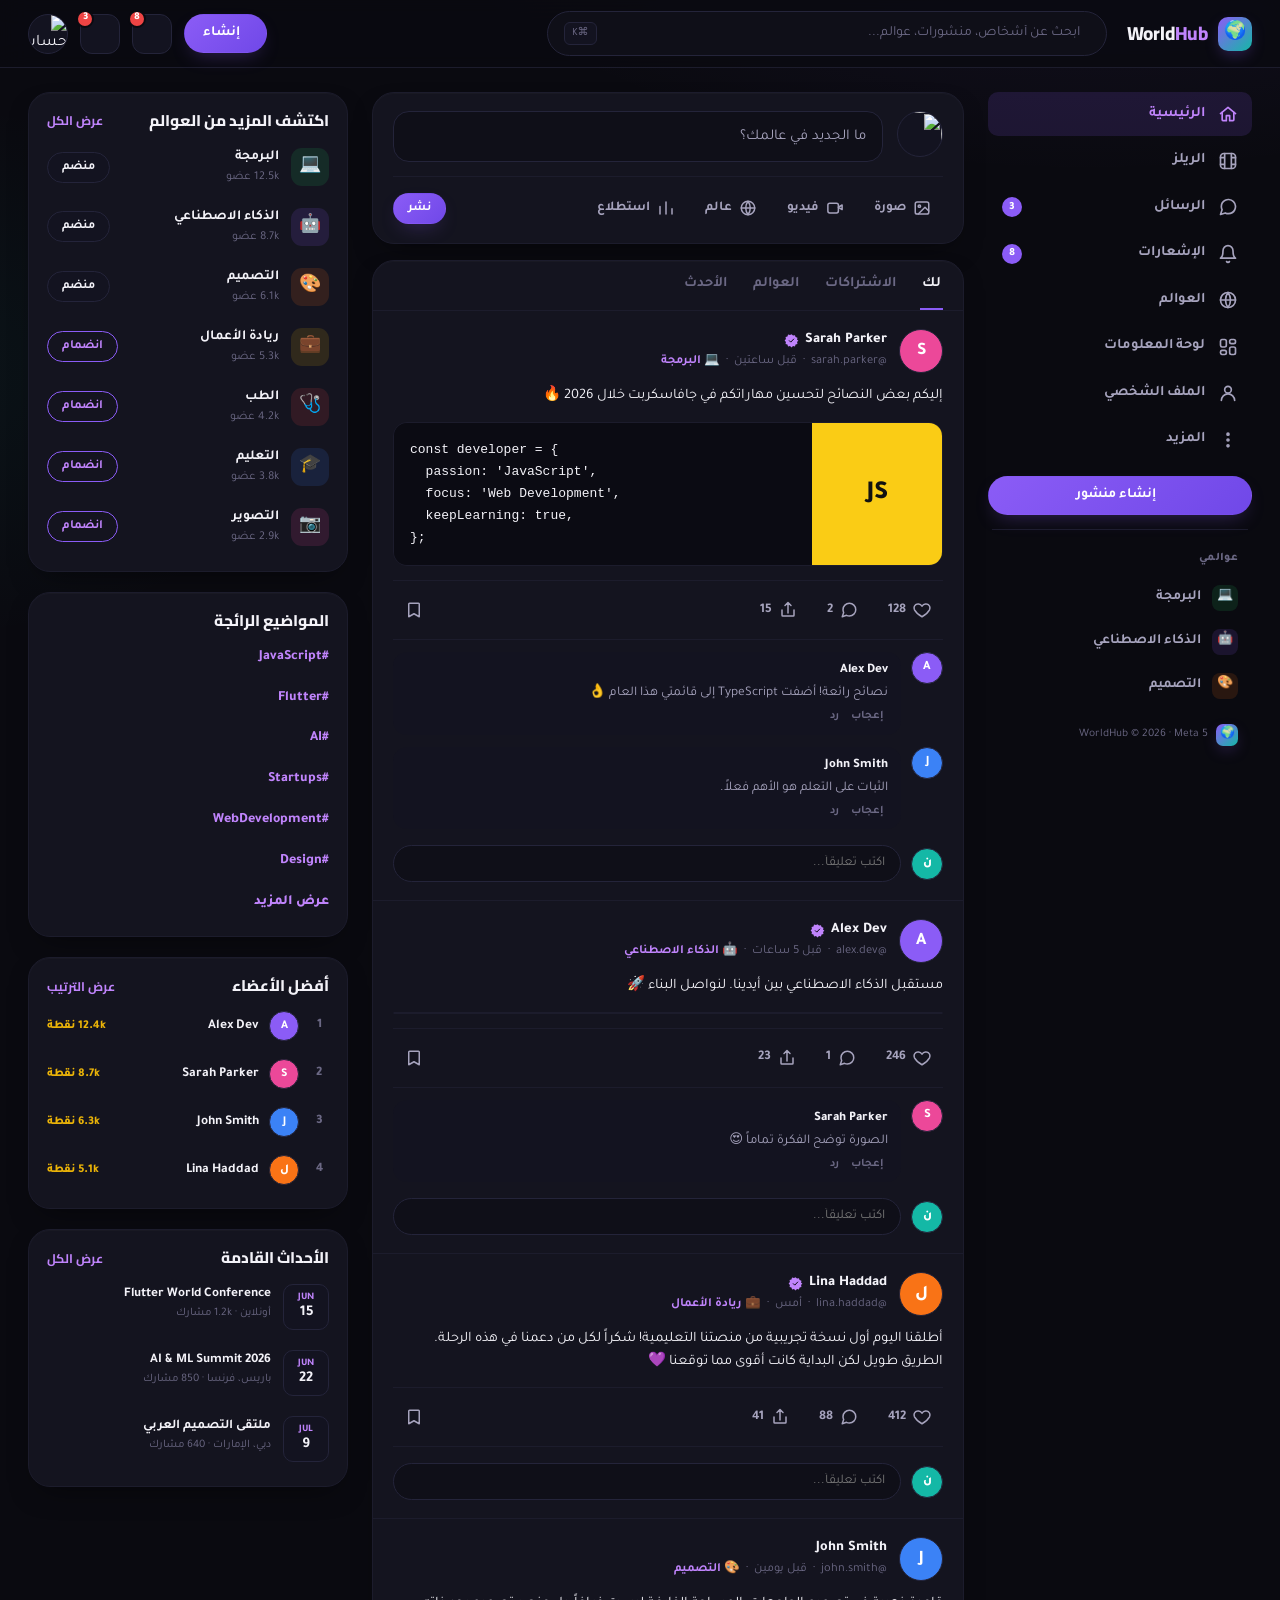
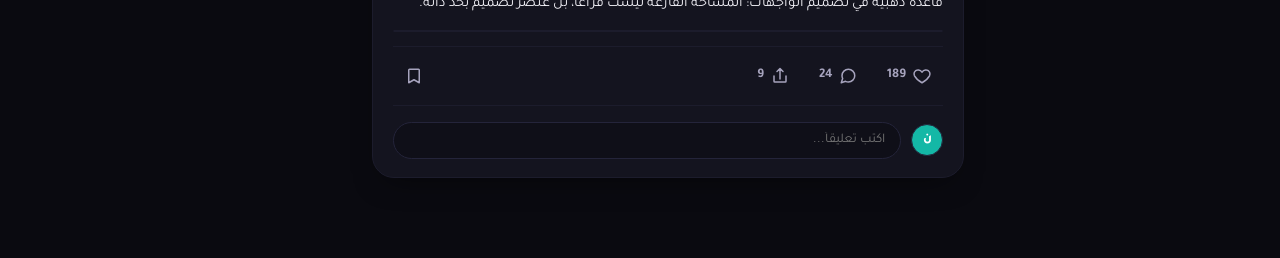
==== index.html @ 32b7576b "Add files via upload" ====
<!DOCTYPE html>
<html lang="ar" dir="rtl">
<head>
<meta charset="UTF-8">
<meta name="viewport" content="width=device-width, initial-scale=1.0">
<title>WorldHub — الرئيسية</title>
<link rel="stylesheet" href="main.css">
<link rel="stylesheet" href="sidebar.css">
<link rel="stylesheet" href="tabs.css">
<link rel="stylesheet" href="modals.css">
</head>
<body data-page="home">

<header class="topbar">
  <a href="index.html" class="brand">
    <div class="brand__mark">🌍</div>
    <div class="brand__name">World<span>Hub</span></div>
  </a>
  <div class="topbar__search">
    <span id="ic-search"></span>
    <input type="text" placeholder="ابحث عن أشخاص، منشورات، عوالم...">
    <span class="kbd">⌘K</span>
  </div>
  <div class="topbar__actions">
    <button class="btn btn-primary" id="btnCreateTop"><span id="ic-plus"></span> إنشاء</button>
    <a href="notifications.html" class="icon-btn"><span class="badge">8</span><span id="ic-bell"></span></a>
    <a href="messages.html" class="icon-btn"><span class="badge">3</span><span id="ic-msg"></span></a>
    <a href="profile.html"><img class="avatar" width="40" height="40" src="https://images.unsplash.com/photo-1633332755192-727a05c4013d?q=80&w=200&auto=format&fit=crop" alt="حسابي"></a>
  </div>
</header>

<div class="layout">

  <!-- ===== Right column: navigation ===== -->
  <aside class="col-right col-sticky">
    <nav class="nav">
      <a href="index.html" class="nav__link" data-page="home">${nav-home}<span>الرئيسية</span></a>
      <a href="reels.html" class="nav__link" data-page="reels">${nav-reels}<span>الريلز</span></a>
      <a href="messages.html" class="nav__link" data-page="messages">${nav-messages}<span>الرسائل</span><span class="badge-count">3</span></a>
      <a href="notifications.html" class="nav__link" data-page="notifications">${nav-bell}<span>الإشعارات</span><span class="badge-count">8</span></a>
      <a href="worlds.html" class="nav__link" data-page="worlds">${nav-globe}<span>العوالم</span></a>
      <a href="dashboard.html" class="nav__link" data-page="dashboard">${nav-dashboard}<span>لوحة المعلومات</span></a>
      <a href="profile.html" class="nav__link" data-page="profile">${nav-user}<span>الملف الشخصي</span></a>
      <a href="#" class="nav__link" data-page="more">${nav-more}<span>المزيد</span></a>
    </nav>

    <div class="nav__create">
      <button class="btn btn-primary btn-block" id="btnCreateSide"><span id="ic-plus2"></span><span>إنشاء منشور</span></button>
    </div>

    <div class="nav__divider"></div>
    <div class="nav__label">عوالمي</div>
    <div id="myWorldsNav"></div>

    <div class="side-footer">
      <div class="brand__mark">🌍</div>
      <span>WorldHub © 2026 · Meta 5</span>
    </div>
  </aside>

  <!-- ===== Center column: feed ===== -->
  <main class="col-center">
    <div class="card">
      <div class="composer card-pad">
        <div class="composer__top">
          <img class="avatar" width="46" height="46" src="https://images.unsplash.com/photo-1633332755192-727a05c4013d?q=80&w=200&auto=format&fit=crop" alt="">
          <div class="composer__input" id="composerOpen">ما الجديد في عالمك؟</div>
        </div>
        <div class="composer__tools">
          <button class="composer__tool tool-image" id="toolImage">${tool-image}<span>صورة</span></button>
          <button class="composer__tool tool-video" id="toolVideo">${tool-video}<span>فيديو</span></button>
          <button class="composer__tool tool-world" id="toolWorld">${tool-globe}<span>عالم</span></button>
          <button class="composer__tool tool-poll" id="toolPoll">${tool-poll}<span>استطلاع</span></button>
          <button class="btn btn-primary btn-sm composer__submit" id="composerSubmitTop">نشر</button>
        </div>
      </div>
    </div>

    <div class="card mt-16">
      <div class="feed-tabs">
        <button class="feed-tabs__link active" data-filter="foryou">لك</button>
        <button class="feed-tabs__link" data-filter="following">الاشتراكات</button>
        <button class="feed-tabs__link" data-filter="worlds">العوالم</button>
        <button class="feed-tabs__link" data-filter="recent">الأحدث</button>
        <button class="feed-tabs__filter" title="فلترة">${tabs-filter}</button>
      </div>
      <div id="feedRoot"></div>
    </div>
  </main>

  <!-- ===== Left column: discover ===== -->
  <aside class="col-left col-sticky">
    <div class="card rail-panel">
      <div class="panel-title">اكتشف المزيد من العوالم <a href="worlds.html">عرض الكل</a></div>
      <div class="panel-body" id="discoverWorlds"></div>
    </div>

    <div class="card rail-panel">
      <div class="panel-title">المواضيع الرائجة</div>
      <div class="panel-body" id="trendsList"></div>
    </div>

    <div class="card rail-panel">
      <div class="panel-title">أفضل الأعضاء <a href="members.html">عرض الترتيب</a></div>
      <div class="panel-body" id="topMembers"></div>
    </div>

    <div class="card rail-panel">
      <div class="panel-title">الأحداث القادمة <a href="events.html">عرض الكل</a></div>
      <div class="panel-body" id="upcomingEvents"></div>
    </div>
  </aside>
</div>

<nav class="mobile-nav">
  <a href="index.html" class="active">${m-home}<span>الرئيسية</span></a>
  <a href="worlds.html">${m-globe}<span>العوالم</span></a>
  <a href="reels.html">${m-reels}<span>الريلز</span></a>
  <a href="messages.html">${m-msg}<span>الرسائل</span></a>
  <a href="profile.html">${m-user}<span>حسابي</span></a>
</nav>

<!-- ===== Create post modal ===== -->
<div class="modal-overlay" id="createPostModal">
  <div class="modal">
    <div class="modal__head">
      <h3>إنشاء منشور</h3>
      <button class="modal__close" data-close-modal>✕</button>
    </div>
    <div class="modal__body">
      <div class="modal-author">
        <img class="avatar" width="42" height="42" src="https://images.unsplash.com/photo-1633332755192-727a05c4013d?q=80&w=200&auto=format&fit=crop" alt="">
        <div>
          <div class="modal-author__name">أنت</div>
          <select id="worldSelect" style="background:var(--bg-elevated);border:1px solid var(--border);border-radius:99px;padding:3px 10px;font-size:12px;color:var(--accent-2);font-weight:700;">
          </select>
        </div>
      </div>
      <textarea class="composer-text" id="postText" placeholder="بماذا تفكر؟ شارك أفكارك مع عالمك المفضّل..."></textarea>
      <div class="attach-row">
        <button class="attach-btn" title="صورة">${attach-image}</button>
        <button class="attach-btn" title="فيديو">${attach-video}</button>
        <button class="attach-btn" title="استطلاع">${attach-poll}</button>
        <button class="attach-btn" title="رابط">🔗</button>
      </div>
    </div>
    <div class="modal__foot">
      <button class="btn btn-secondary" data-close-modal>إلغاء</button>
      <button class="btn btn-primary" id="submitPost">نشر</button>
    </div>
  </div>
</div>

<script src="app.js"></script>
<script>
  // ---- inject icons ----
  const iconMap = {
    'ic-search':'search','ic-plus':'plus','ic-plus2':'plus','ic-bell':'bell','ic-msg':'messages',
    'nav-home':'home','nav-reels':'reels','nav-messages':'messages','nav-bell':'bell','nav-globe':'globe',
    'nav-dashboard':'dashboard','nav-user':'user','nav-more':'more',
    'tool-image':'image','tool-video':'video','tool-globe':'globe','tool-poll':'poll','tabs-filter':'settings',
    'attach-image':'image','attach-video':'video','attach-poll':'poll',
    'm-home':'home','m-globe':'globe','m-reels':'reels','m-msg':'messages','m-user':'user',
  };
  document.body.innerHTML = document.body.innerHTML.replace(/\$\{([a-z0-9\-]+)\}/g, (_, key) => WH.ICONS[iconMap[key]] || '');

  // ---- render feed ----
  const feedRoot = document.getElementById('feedRoot');
  WH.renderFeed(feedRoot, 'foryou');
  document.querySelectorAll('.feed-tabs__link').forEach(btn=>{
    btn.addEventListener('click', ()=>{
      document.querySelectorAll('.feed-tabs__link').forEach(b=>b.classList.remove('active'));
      btn.classList.add('active');
      WH.renderFeed(feedRoot, btn.dataset.filter);
    });
  });

  // ---- my worlds (sidebar) ----
  const myWorldsNav = document.getElementById('myWorldsNav');
  const defaultJoined = ['programming','ai','design'];
  defaultJoined.forEach(id=>{ if(!(id in WH.state.joined)) WH.state.joined[id] = true; });
  WH.save();
  function renderMyWorldsNav(){
    myWorldsNav.innerHTML = WH.WORLDS.filter(w=>WH.state.joined[w.id]).map(w=>`
      <a href="world.html?id=${w.id}" class="nav__world">
        <span class="nav__world-icon" style="background:${w.color}22;color:${w.color}">${w.icon}</span>
        <span>${w.name}</span>
      </a>`).join('');
  }
  renderMyWorldsNav();

  // ---- discover worlds ----
  document.getElementById('discoverWorlds').innerHTML = WH.WORLDS.slice(0,7).map(w=>`
    <div class="discover-item">
      <div class="discover-item__icon" style="background:${w.color}22;color:${w.color}">${w.icon}</div>
      <div>
        <div class="discover-item__name">${w.name}</div>
        <div class="discover-item__meta">${WH.fmt(w.members)} عضو</div>
      </div>
      <button class="btn btn-sm ${WH.state.joined[w.id]?'btn-secondary':'btn-outline'} join-btn" data-world="${w.id}">${WH.state.joined[w.id]?'منضم':'انضمام'}</button>
    </div>`).join('');
  document.getElementById('discoverWorlds').addEventListener('click', (e)=>{
    const btn = e.target.closest('.join-btn'); if(!btn) return;
    const id = btn.dataset.world;
    WH.state.joined[id] = !WH.state.joined[id]; WH.save();
    btn.textContent = WH.state.joined[id] ? 'منضم' : 'انضمام';
    btn.classList.toggle('btn-secondary', WH.state.joined[id]);
    btn.classList.toggle('btn-outline', !WH.state.joined[id]);
    renderMyWorldsNav();
    WH.toast(WH.state.joined[id] ? `انضممت إلى عالم ${WH.world(id).name}` : `غادرت عالم ${WH.world(id).name}`);
  });

  // ---- trends ----
  document.getElementById('trendsList').innerHTML = WH.TRENDS.map(t=>`<div class="trend-item"><a href="#">${t}</a></div>`).join('') + `<div class="trend-item"><a href="#">عرض المزيد</a></div>`;

  // ---- top members ----
  const ranked = [...WH.PEOPLE].filter(p=>p.id!=='you').sort((a,b)=>b.points-a.points);
  document.getElementById('topMembers').innerHTML = ranked.map((p,i)=>`
    <div class="member-item">
      <div class="member-item__rank">${i+1}</div>
      ${WH.avatarHTML(p,30)}
      <div class="member-item__name">${p.name}</div>
      <div class="member-item__pts">${WH.fmt(p.points)} نقطة</div>
    </div>`).join('');

  // ---- events ----
  document.getElementById('upcomingEvents').innerHTML = WH.EVENTS.map(e=>`
    <div class="event-item">
      <div class="event-item__date">${e.date.m}<b>${e.date.d}</b></div>
      <div>
        <div class="event-item__title">${e.title}</div>
        <div class="event-item__meta">${e.place} · ${e.people}</div>
      </div>
    </div>`).join('');

  // ---- world select in modal ----
  const worldSelect = document.getElementById('worldSelect');
  worldSelect.innerHTML = WH.WORLDS.map(w=>`<option value="${w.id}">${w.icon} ${w.name}</option>`).join('');

  // ---- modal wiring ----
  const modal = WH.initModal('createPostModal');
  ['btnCreateTop','btnCreateSide','composerOpen'].forEach(id=>{
    document.getElementById(id).addEventListener('click', modal.open);
  });
  document.getElementById('composerSubmitTop').addEventListener('click', modal.open);
  document.getElementById('submitPost').addEventListener('click', ()=>{
    const text = document.getElementById('postText').value.trim();
    if(!text){ WH.toast('اكتب شيئاً أولاً ✍️'); return; }
    WH.addPost({ text, world: worldSelect.value });
    document.getElementById('postText').value='';
    modal.close();
    WH.renderFeed(feedRoot, 'foryou');
    document.querySelectorAll('.feed-tabs__link').forEach(b=>b.classList.remove('active'));
    document.querySelector('.feed-tabs__link[data-filter="foryou"]').classList.add('active');
    WH.toast('تم نشر منشورك بنجاح ✓');
  });
</script>
</body>
</html>
---- main.css ----
/* =========================================================
   WorldHub — main.css
   نظام تصميم أساسي: ألوان، خطوط، تخطيط، بطاقات، أزرار
   ========================================================= */

@import url('https://fonts.googleapis.com/css2?family=Cairo:wght@500;600;700;800;900&family=Tajawal:wght@400;500;700;900&display=swap');

:root{
  /* ---- Palette ---- */
  --bg:            #0a0a10;
  --bg-elevated:   #131320;
  --bg-card:       #14141f;
  --bg-hover:      #1b1b2a;
  --bg-input:      #0f0f18;
  --border:        #24243a;
  --border-soft:   #1c1c2c;

  --text:          #f3f2f8;
  --text-dim:      #a6a3bd;
  --text-faint:    #6b6884;

  --accent:        #8b5cf6;   /* بنفسجي WorldHub */
  --accent-2:      #c084fc;
  --accent-soft:   rgba(139,92,246,.14);
  --accent-glow:   rgba(139,92,246,.35);

  --green:         #22c55e;
  --blue:          #3b82f6;
  --orange:        #f97316;
  --red:           #ef4444;
  --pink:          #ec4899;
  --teal:          #14b8a6;
  --gold:          #eab308;

  --radius-sm:     10px;
  --radius:        16px;
  --radius-lg:     22px;
  --radius-pill:   999px;

  --shadow-card:   0 1px 0 rgba(255,255,255,.02) inset, 0 12px 30px -14px rgba(0,0,0,.6);
  --shadow-pop:    0 20px 60px -20px rgba(0,0,0,.7);

  --font-display:  'Cairo', system-ui, sans-serif;
  --font-body:     'Tajawal', system-ui, sans-serif;
}

*{ box-sizing:border-box; margin:0; padding:0; }

html{ color-scheme: dark; }

body{
  background: radial-gradient(1200px 600px at 85% -10%, rgba(139,92,246,.10), transparent 60%),
              radial-gradient(900px 500px at -10% 20%, rgba(20,184,166,.06), transparent 55%),
              var(--bg);
  color: var(--text);
  font-family: var(--font-body);
  direction: rtl;
  min-height:100vh;
  line-height:1.55;
  -webkit-font-smoothing:antialiased;
}

img{ max-width:100%; display:block; }
a{ color:inherit; text-decoration:none; }
button{ font-family:inherit; cursor:pointer; border:none; background:none; color:inherit; }
input, textarea, select{ font-family:inherit; color:inherit; }
ul{ list-style:none; }

::selection{ background: var(--accent-glow); color:#fff; }

:focus-visible{
  outline: 2px solid var(--accent-2);
  outline-offset: 2px;
  border-radius: 6px;
}

/* ---- Scrollbar ---- */
::-webkit-scrollbar{ width:8px; height:8px; }
::-webkit-scrollbar-track{ background:transparent; }
::-webkit-scrollbar-thumb{ background:var(--border); border-radius:99px; }
::-webkit-scrollbar-thumb:hover{ background:var(--accent); }

/* =========================================================
   Top bar
   ========================================================= */
.topbar{
  position:sticky; top:0; z-index:40;
  display:flex; align-items:center; gap:20px;
  height:68px; padding:0 28px;
  background: rgba(10,10,16,.82);
  backdrop-filter: blur(14px) saturate(140%);
  border-bottom: 1px solid var(--border-soft);
}

.brand{ display:flex; align-items:center; gap:10px; flex-shrink:0; }
.brand__mark{
  width:34px; height:34px; border-radius:10px;
  background: linear-gradient(135deg, var(--accent), var(--teal));
  display:flex; align-items:center; justify-content:center;
  font-size:18px;
  box-shadow: 0 6px 16px -4px var(--accent-glow);
}
.brand__name{ font-family:var(--font-display); font-weight:800; font-size:19px; letter-spacing:-.2px; }
.brand__name span{ color:var(--accent-2); }

.topbar__search{
  flex:1; max-width:560px;
  display:flex; align-items:center; gap:10px;
  background: var(--bg-input);
  border:1px solid var(--border);
  border-radius: var(--radius-pill);
  padding:10px 16px;
  color:var(--text-faint);
  transition: border-color .15s, box-shadow .15s;
}
.topbar__search:focus-within{ border-color:var(--accent); box-shadow:0 0 0 4px var(--accent-soft); }
.topbar__search input{ flex:1; background:none; border:none; color:var(--text); font-size:14px; }
.topbar__search input::placeholder{ color:var(--text-faint); }
.kbd{ font-size:11px; padding:2px 7px; border-radius:6px; background:var(--bg-elevated); border:1px solid var(--border); color:var(--text-faint); }

.topbar__actions{ display:flex; align-items:center; gap:12px; margin-inline-start:auto; flex-shrink:0; }

.icon-btn{
  position:relative;
  width:40px; height:40px; border-radius:12px;
  display:flex; align-items:center; justify-content:center;
  background: var(--bg-elevated); border:1px solid var(--border);
  color: var(--text-dim);
  transition: background .15s, color .15s, transform .1s;
}
.icon-btn:hover{ background:var(--bg-hover); color:var(--text); }
.icon-btn:active{ transform:scale(.94); }
.icon-btn svg{ width:19px; height:19px; }
.badge{
  position:absolute; top:-5px; left:-5px;
  min-width:18px; height:18px; padding:0 4px;
  border-radius:99px; background:var(--red); color:#fff;
  font-size:10.5px; font-weight:800; display:flex; align-items:center; justify-content:center;
  border:2px solid var(--bg);
}

.avatar{
  border-radius:50%; object-fit:cover; background:var(--bg-elevated);
  border:1px solid var(--border);
}

/* =========================================================
   Buttons
   ========================================================= */
.btn{
  display:inline-flex; align-items:center; justify-content:center; gap:8px;
  padding:10px 18px; border-radius: var(--radius-pill);
  font-weight:700; font-size:14px; white-space:nowrap;
  transition: transform .1s, box-shadow .15s, background .15s, border-color .15s, opacity .15s;
  border:1px solid transparent;
}
.btn:active{ transform:scale(.97); }
.btn-primary{
  background: linear-gradient(135deg, var(--accent), #7048e8);
  color:#fff;
  box-shadow: 0 8px 20px -8px var(--accent-glow);
}
.btn-primary:hover{ filter:brightness(1.08); }
.btn-secondary{
  background: var(--bg-elevated); color:var(--text); border-color:var(--border);
}
.btn-secondary:hover{ background:var(--bg-hover); }
.btn-outline{
  background:transparent; color:var(--accent-2); border-color: var(--accent);
}
.btn-outline:hover{ background:var(--accent-soft); }
.btn-ghost{ color:var(--text-dim); }
.btn-ghost:hover{ color:var(--text); background:var(--bg-elevated); }
.btn-sm{ padding:7px 14px; font-size:12.5px; }
.btn-block{ width:100%; }
.btn:disabled{ opacity:.5; cursor:not-allowed; }

/* =========================================================
   Layout — three columns
   ========================================================= */
.layout{
  display:grid;
  grid-template-columns: 264px minmax(0,640px) 320px;
  gap:24px;
  max-width:1360px;
  margin:0 auto;
  padding:24px 28px 80px;
  align-items:start;
}
.layout--narrow{ grid-template-columns: 264px minmax(0,1fr); }
.layout--center-only{ grid-template-columns: 264px minmax(0,760px) 1fr; }

.col-sticky{ position:sticky; top:92px; }

@media (max-width:1180px){
  .layout{ grid-template-columns: 88px minmax(0,1fr); }
  .col-right{ display:none; }
}
@media (max-width:760px){
  .layout{ grid-template-columns: minmax(0,1fr); padding:16px; }
  .col-left{ display:none; }
  .topbar{ padding:0 14px; gap:10px; }
  .topbar__search{ display:none; }
}

/* =========================================================
   Cards
   ========================================================= */
.card{
  background: var(--bg-card);
  border:1px solid var(--border-soft);
  border-radius: var(--radius-lg);
  box-shadow: var(--shadow-card);
}
.card-pad{ padding:20px; }

.panel-title{
  display:flex; align-items:center; justify-content:space-between;
  font-family:var(--font-display); font-weight:800; font-size:15.5px;
  padding:16px 18px 4px;
}
.panel-title a{ font-size:12.5px; font-weight:700; color:var(--accent-2); }
.panel-title a:hover{ text-decoration:underline; }

/* =========================================================
   Section heading (generic)
   ========================================================= */
.section-heading{
  font-family:var(--font-display); font-weight:800; font-size:20px;
  margin-bottom:4px;
}
.section-sub{ color:var(--text-dim); font-size:13.5px; }

/* =========================================================
   Forms
   ========================================================= */
.field{ display:flex; flex-direction:column; gap:7px; margin-bottom:16px; }
.field label{ font-size:13px; font-weight:700; color:var(--text-dim); }
.field input, .field textarea, .field select{
  background: var(--bg-input);
  border:1px solid var(--border);
  border-radius: var(--radius-sm);
  padding:12px 14px; font-size:14px; color:var(--text);
  transition:border-color .15s, box-shadow .15s;
}
.field input:focus, .field textarea:focus, .field select:focus{
  border-color:var(--accent); box-shadow:0 0 0 4px var(--accent-soft);
}
.field textarea{ resize:vertical; min-height:90px; font-family:inherit; }
.field-hint{ font-size:12px; color:var(--text-faint); }

.pill-tag{
  display:inline-flex; align-items:center; gap:6px;
  padding:5px 12px; border-radius:var(--radius-pill);
  background:var(--accent-soft); color:var(--accent-2);
  font-size:12.5px; font-weight:700;
}

hr.sep{ border:none; border-top:1px solid var(--border-soft); margin:14px 0; }

/* =========================================================
   Utility
   ========================================================= */
.flex{ display:flex; }
.flex-col{ display:flex; flex-direction:column; }
.items-center{ align-items:center; }
.justify-between{ justify-content:space-between; }
.gap-8{ gap:8px; } .gap-10{ gap:10px; } .gap-12{ gap:12px; } .gap-16{ gap:16px; }
.text-dim{ color:var(--text-dim); }
.text-faint{ color:var(--text-faint); }
.text-accent{ color:var(--accent-2); }
.fw-700{ font-weight:700; } .fw-800{ font-weight:800; }
.mt-8{margin-top:8px;} .mt-12{margin-top:12px;} .mt-16{margin-top:16px;} .mt-24{margin-top:24px;}
.mb-8{margin-bottom:8px;} .mb-12{margin-bottom:12px;} .mb-16{margin-bottom:16px;}
.w-full{ width:100%; }
.truncate{ overflow:hidden; text-overflow:ellipsis; white-space:nowrap; }
.center-page{ min-height:100vh; display:flex; align-items:center; justify-content:center; padding:24px; }

.empty-state{
  text-align:center; padding:60px 20px; color:var(--text-dim);
}
.empty-state .icon{ font-size:40px; margin-bottom:14px; }

/* =========================================================
   Bottom mobile nav
   ========================================================= */
.mobile-nav{
  display:none;
  position:fixed; bottom:0; right:0; left:0; z-index:50;
  background: rgba(12,12,20,.92); backdrop-filter:blur(14px);
  border-top:1px solid var(--border-soft);
  padding:8px 12px; justify-content:space-around;
}
.mobile-nav a{ display:flex; flex-direction:column; align-items:center; gap:2px; color:var(--text-faint); font-size:10px; padding:6px; }
.mobile-nav a.active{ color:var(--accent-2); }
.mobile-nav svg{ width:21px; height:21px; }
@media (max-width:760px){ .mobile-nav{ display:flex; } body{ padding-bottom:64px; } }
---- sidebar.css ----
/* =========================================================
   WorldHub — sidebar.css
   القائمة اليمنى (التنقل) + العمود الأيسر (الاستكشاف)
   ========================================================= */

/* ---- Right nav (main navigation) ---- */
.nav{
  display:flex; flex-direction:column; gap:2px;
}
.nav__link{
  display:flex; align-items:center; gap:13px;
  padding:11px 14px; border-radius: var(--radius-sm);
  color: var(--text-dim); font-weight:700; font-size:14.5px;
  position:relative;
}
.nav__link svg{ width:20px; height:20px; flex-shrink:0; }
.nav__link:hover{ background: var(--bg-elevated); color:var(--text); }
.nav__link.active{
  background: var(--accent-soft); color:var(--accent-2);
}
.nav__link .badge-count{
  margin-inline-start:auto;
  background:var(--accent); color:#fff; font-size:11px; font-weight:800;
  min-width:20px; height:20px; border-radius:99px;
  display:flex; align-items:center; justify-content:center; padding:0 5px;
}
.nav__link.active .badge-count{ background:var(--accent); }

.nav__create{ margin:14px 0 10px; }

.nav__divider{ height:1px; background:var(--border-soft); margin:14px 4px; }
.nav__label{ font-size:11.5px; font-weight:800; color:var(--text-faint); padding:6px 14px 8px; letter-spacing:.3px; }

.nav__world{ display:flex; align-items:center; gap:11px; padding:9px 14px; border-radius:var(--radius-sm); color:var(--text-dim); font-size:14px; font-weight:600; }
.nav__world:hover{ background:var(--bg-elevated); color:var(--text); }
.nav__world-icon{
  width:26px; height:26px; border-radius:8px; flex-shrink:0;
  display:flex; align-items:center; justify-content:center; font-size:13px;
}

.side-footer{ padding:16px 14px 0; color:var(--text-faint); font-size:11.5px; display:flex; align-items:center; gap:8px; }
.side-footer .brand__mark{ width:22px; height:22px; font-size:12px; border-radius:7px; }

@media (max-width:1180px){
  .nav__link span:not(.badge-count), .nav__world span, .nav__label, .nav__create span, .side-footer span, .brand__name{ display:none; }
  .nav__link, .nav__world{ justify-content:center; padding:12px; }
  .nav__link svg{ width:22px; height:22px; }
  .nav__link .badge-count{ position:absolute; top:2px; left:2px; margin:0; min-width:16px; height:16px; font-size:9px; }
  .nav__create .btn{ width:44px; height:44px; padding:0; border-radius:50%; }
  .nav__create .btn span{ display:none; }
}

/* ---- Discover column (right-hand rail in the reference / left rail in RTL) ---- */
.discover-item{
  display:flex; align-items:center; gap:12px;
  padding:10px 18px;
}
.discover-item__icon{
  width:38px; height:38px; border-radius:11px; flex-shrink:0;
  display:flex; align-items:center; justify-content:center; font-size:18px;
}
.discover-item__name{ font-weight:700; font-size:13.8px; }
.discover-item__meta{ font-size:12px; color:var(--text-faint); }
.discover-item .btn{ margin-inline-start:auto; }

.trend-item{ padding:8px 18px; }
.trend-item a{ font-weight:800; color:var(--accent-2); font-size:14px; }
.trend-item a:hover{ text-decoration:underline; }

.member-item{ display:flex; align-items:center; gap:10px; padding:9px 18px; }
.member-item__rank{ width:20px; text-align:center; font-weight:800; color:var(--text-faint); font-size:13px; }
.member-item__name{ font-weight:700; font-size:13.5px; }
.member-item__pts{ margin-inline-start:auto; font-size:12px; color:var(--gold); font-weight:800; }

.event-item{ display:flex; gap:12px; padding:10px 18px; }
.event-item__date{
  flex-shrink:0; width:46px; height:46px; border-radius:10px;
  background:var(--bg-elevated); border:1px solid var(--border);
  display:flex; flex-direction:column; align-items:center; justify-content:center;
  font-size:10px; font-weight:800; color:var(--accent-2); line-height:1.2;
}
.event-item__date b{ font-size:15px; color:var(--text); }
.event-item__title{ font-weight:700; font-size:13.3px; }
.event-item__meta{ font-size:11.5px; color:var(--text-faint); }

.rail-panel + .rail-panel{ margin-top:20px; }
.rail-panel .panel-body{ padding-bottom:14px; }
---- tabs.css ----
/* =========================================================
   WorldHub — tabs.css
   تبويبات التغذية + بطاقة المنشور + صندوق الإنشاء + التعليقات
   ========================================================= */

.feed-tabs{
  display:flex; align-items:center; gap:22px;
  padding:0 20px; border-bottom:1px solid var(--border-soft);
}
.feed-tabs__link{
  padding:15px 2px; font-weight:700; font-size:14.5px; color:var(--text-faint);
  border-bottom:2px solid transparent; position:relative;
}
.feed-tabs__link:hover{ color:var(--text); }
.feed-tabs__link.active{ color:var(--text); border-bottom-color:var(--accent); }
.feed-tabs__filter{ margin-inline-start:auto; color:var(--text-faint); padding:10px; }
.feed-tabs__filter:hover{ color:var(--text); }

/* ---- Composer ---- */
.composer{ padding:18px 20px; }
.composer__top{ display:flex; gap:14px; align-items:flex-start; }
.composer__input{
  flex:1; background:var(--bg-input); border:1px solid var(--border);
  border-radius:16px; padding:13px 16px; color:var(--text-dim);
  font-size:15px; text-align:right; cursor:text; transition:border-color .15s;
}
.composer__input:hover{ border-color:var(--accent); color:var(--text-faint); }

.composer__tools{ display:flex; align-items:center; margin-top:14px; padding-top:14px; border-top:1px solid var(--border-soft); gap:6px; }
.composer__tool{
  display:flex; align-items:center; gap:7px;
  padding:8px 12px; border-radius:var(--radius-sm);
  color:var(--text-dim); font-size:13.5px; font-weight:700;
}
.composer__tool svg{ width:18px; height:18px; }
.composer__tool.tool-image:hover{ background:rgba(59,130,246,.12); color:var(--blue); }
.composer__tool.tool-video:hover{ background:rgba(236,72,153,.12); color:var(--pink); }
.composer__tool.tool-world:hover{ background:rgba(34,197,94,.12); color:var(--green); }
.composer__tool.tool-poll:hover{ background:rgba(234,179,8,.12); color:var(--gold); }
.composer__submit{ margin-inline-start:auto; }

/* ---- Post card ---- */
.post{ padding:18px 20px; }
.post + .post{ border-top:1px solid var(--border-soft); }
.post__head{ display:flex; align-items:flex-start; gap:12px; }
.post__author{ display:flex; flex-direction:column; }
.post__author-line{ display:flex; align-items:center; gap:6px; font-weight:800; font-size:14.5px; }
.verified{ color:var(--accent-2); width:15px; height:15px; flex-shrink:0; }
.post__meta{ font-size:12.5px; color:var(--text-faint); display:flex; align-items:center; gap:6px; }
.post__meta .world-chip{ color:var(--accent-2); font-weight:700; }
.post__menu{ margin-inline-start:auto; color:var(--text-faint); padding:6px; border-radius:8px; }
.post__menu:hover{ background:var(--bg-elevated); color:var(--text); }

.post__body{ margin-top:12px; font-size:14.5px; color:var(--text); white-space:pre-wrap; }
.post__media{ margin-top:14px; border-radius:16px; overflow:hidden; border:1px solid var(--border-soft); }
.post__media img{ width:100%; max-height:420px; object-fit:cover; }

.post__code{
  margin-top:14px; display:grid; grid-template-columns: 130px 1fr; gap:0;
  border-radius:14px; overflow:hidden; border:1px solid var(--border-soft);
}
.post__code-badge{ display:flex; align-items:center; justify-content:center; font-weight:900; font-size:26px; }
.post__code pre{ margin:0; padding:16px; background:#0b0b13; overflow:auto; font-size:13px; line-height:1.7; direction:ltr; text-align:left; }

.post__actions{ display:flex; align-items:center; margin-top:14px; padding-top:12px; border-top:1px solid var(--border-soft); gap:6px; }
.post__action{
  display:flex; align-items:center; gap:7px; padding:8px 12px; border-radius:var(--radius-sm);
  color:var(--text-dim); font-size:13.3px; font-weight:700;
}
.post__action svg{ width:18px; height:18px; }
.post__action:hover{ background:var(--bg-elevated); color:var(--text); }
.post__action.liked{ color:var(--red); }
.post__action.liked svg{ fill:var(--red); }
.post__action.saved{ color:var(--gold); }
.post__save{ margin-inline-start:auto; }

/* ---- Comments ---- */
.comments{ margin-top:12px; padding-top:12px; border-top:1px solid var(--border-soft); display:flex; flex-direction:column; gap:12px; }
.comment{ display:flex; gap:10px; }
.comment__bubble{ background:var(--bg-elevated); border-radius:14px; padding:9px 13px; flex:1; }
.comment__name{ font-weight:800; font-size:13px; }
.comment__text{ font-size:13.3px; color:var(--text-dim); margin-top:2px; }
.comment__actions{ display:flex; gap:12px; margin-top:4px; padding:0 4px; font-size:11.5px; color:var(--text-faint); font-weight:700; }
.comment__actions span:hover{ color:var(--accent-2); cursor:pointer; }
.comment-form{ display:flex; gap:10px; align-items:center; margin-top:4px; }
.comment-form input{ flex:1; background:var(--bg-input); border:1px solid var(--border); border-radius:var(--radius-pill); padding:9px 15px; font-size:13.3px; }
.comment-form input:focus{ border-color:var(--accent); }
---- modals.css ----
/* =========================================================
   WorldHub — modals.css
   النوافذ المنبثقة
   ========================================================= */

.modal-overlay{
  position:fixed; inset:0; z-index:100;
  background: rgba(6,6,10,.72); backdrop-filter: blur(6px);
  display:none; align-items:center; justify-content:center; padding:20px;
}
.modal-overlay.open{ display:flex; animation: fadeIn .15s ease; }

.modal{
  width:100%; max-width:520px; max-height:88vh; overflow:auto;
  background: var(--bg-card); border:1px solid var(--border);
  border-radius: var(--radius-lg); box-shadow: var(--shadow-pop);
  animation: popIn .18s cubic-bezier(.2,.9,.3,1.2);
}
.modal--lg{ max-width:680px; }

.modal__head{
  display:flex; align-items:center; justify-content:space-between;
  padding:18px 20px; border-bottom:1px solid var(--border-soft);
}
.modal__head h3{ font-family:var(--font-display); font-size:16.5px; font-weight:800; }
.modal__close{ width:32px; height:32px; border-radius:50%; display:flex; align-items:center; justify-content:center; color:var(--text-dim); }
.modal__close:hover{ background:var(--bg-elevated); color:var(--text); }
.modal__body{ padding:20px; }
.modal__foot{ padding:16px 20px; border-top:1px solid var(--border-soft); display:flex; justify-content:flex-end; gap:10px; }

.modal-author{ display:flex; align-items:center; gap:10px; margin-bottom:12px; }
.modal-author__name{ font-weight:800; font-size:14px; }
.modal-audience{ font-size:11.5px; color:var(--accent-2); background:var(--accent-soft); padding:2px 9px; border-radius:99px; font-weight:700; margin-top:2px; display:inline-block; }

.modal textarea.composer-text{
  width:100%; min-height:130px; background:none; border:none; color:var(--text);
  font-size:16px; resize:vertical; font-family:inherit;
}
.modal textarea.composer-text:focus{ outline:none; }
.modal textarea.composer-text::placeholder{ color:var(--text-faint); }

.attach-row{ display:flex; gap:8px; margin-top:12px; }
.attach-btn{
  width:38px; height:38px; border-radius:10px; border:1px solid var(--border);
  display:flex; align-items:center; justify-content:center; color:var(--text-dim);
}
.attach-btn:hover{ background:var(--bg-elevated); color:var(--accent-2); }

.poll-option{ display:flex; align-items:center; gap:8px; margin-top:8px; }
.poll-option input{ flex:1; }
.poll-remove{ color:var(--text-faint); padding:6px; }
.poll-remove:hover{ color:var(--red); }

@keyframes fadeIn{ from{opacity:0} to{opacity:1} }
@keyframes popIn{ from{opacity:0; transform:translateY(14px) scale(.97)} to{opacity:1; transform:translateY(0) scale(1)} }

/* ---- Toast ---- */
.toast-stack{ position:fixed; bottom:24px; right:24px; z-index:200; display:flex; flex-direction:column; gap:10px; }
.toast{
  background: var(--bg-elevated); border:1px solid var(--border); color:var(--text);
  padding:12px 18px; border-radius:12px; font-size:13.5px; font-weight:700;
  box-shadow: var(--shadow-pop); display:flex; align-items:center; gap:10px;
  animation: popIn .18s ease;
}
.toast.success{ border-color: rgba(34,197,94,.4); }
.toast.success::before{ content:'✓'; color:var(--green); font-weight:900; }
@media (max-width:760px){ .toast-stack{ right:14px; left:14px; } }
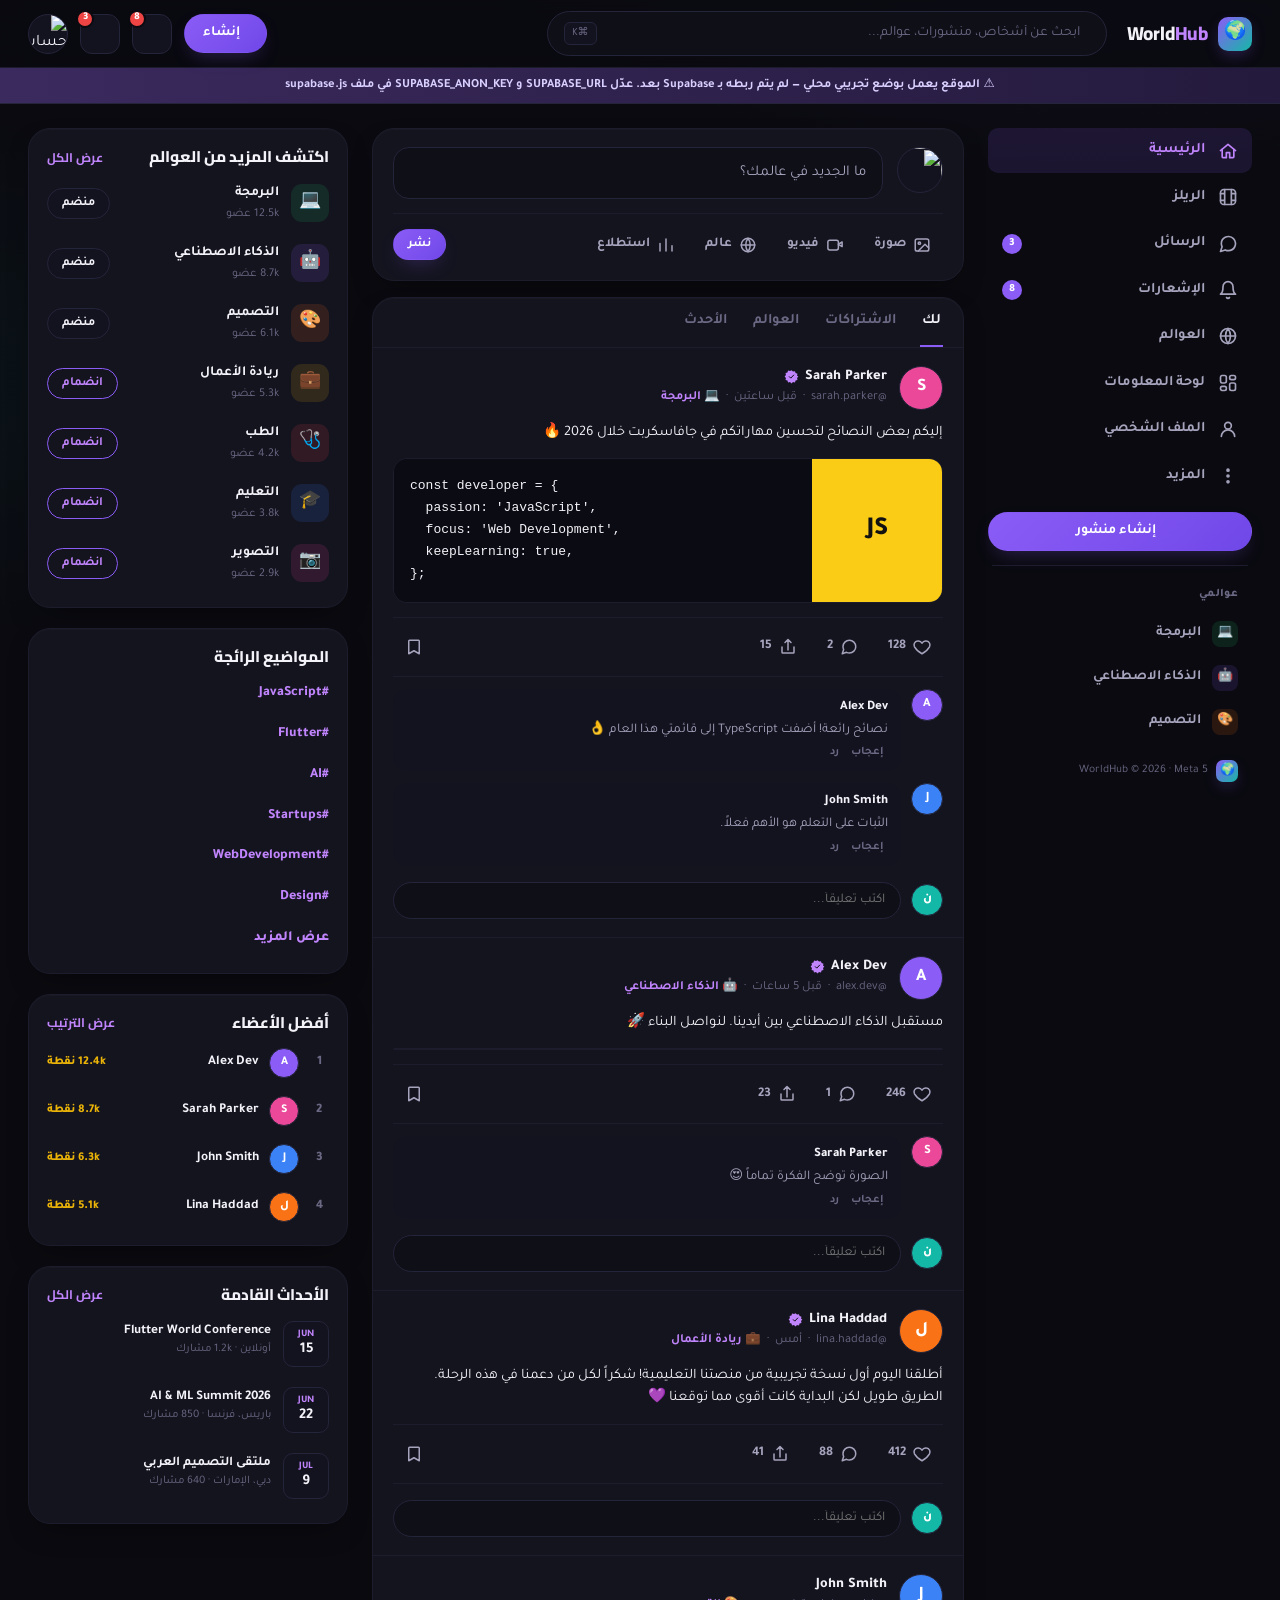
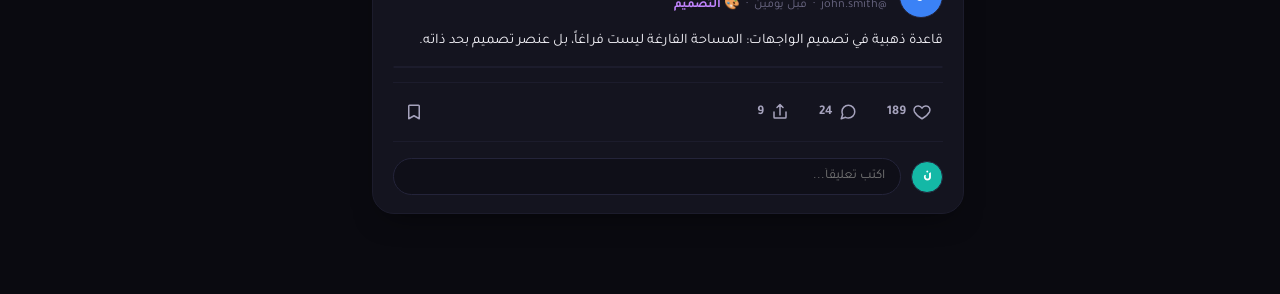
==== commit 30e7b541: "Add files via upload" ====
--- a/index.html
+++ b/index.html
@@ -151,6 +151,8 @@
   </div>
 </div>
 
+<script src="https://cdn.jsdelivr.net/npm/@supabase/supabase-js@2/dist/umd/supabase.min.js"></script>
+<script src="supabase.js"></script>
 <script src="app.js"></script>
 <script>
   // ---- inject icons ----
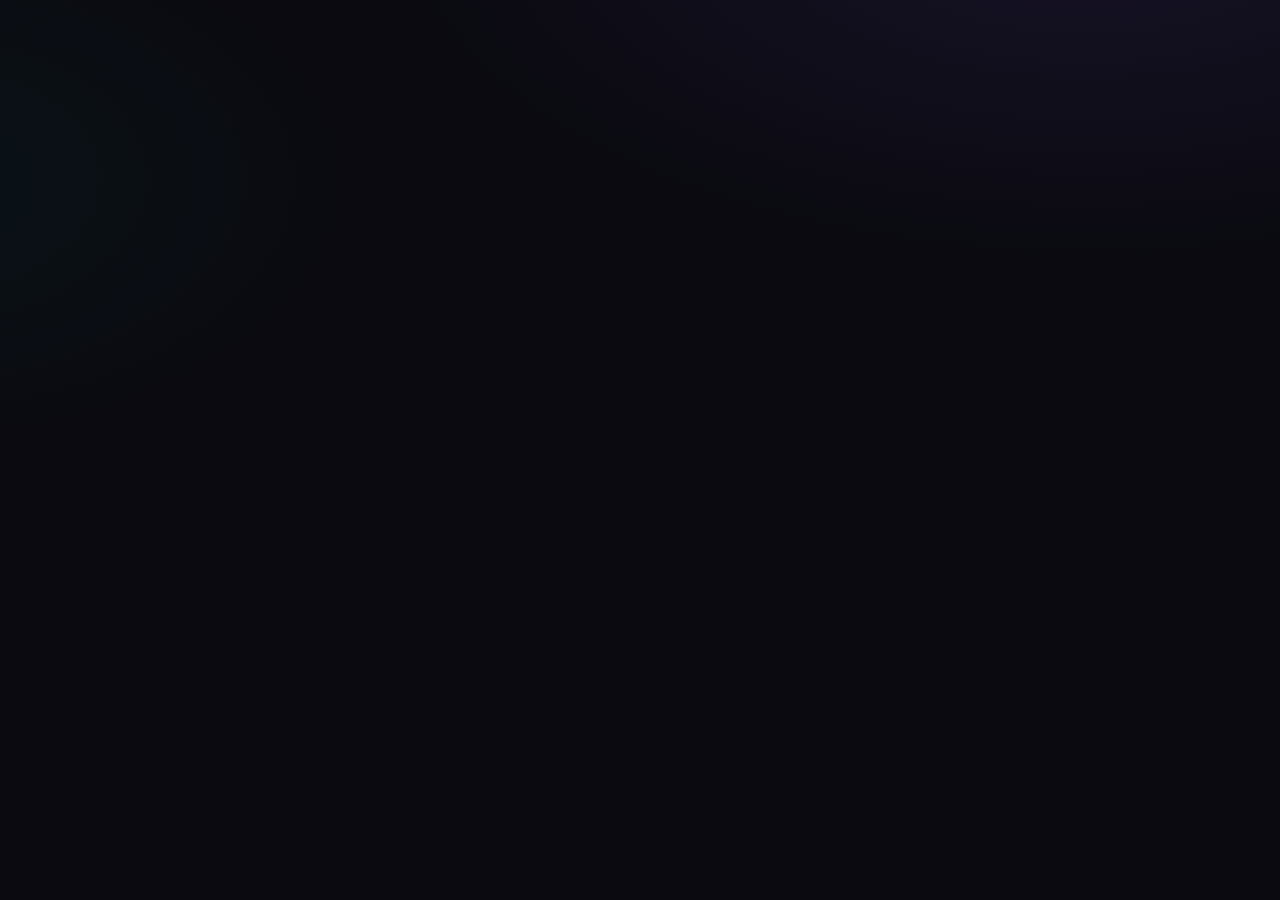
==== commit cbba54cd: "Add files via upload" ====
--- a/index.html
+++ b/index.html
@@ -1,6 +1,7 @@
 <!DOCTYPE html>
 <html lang="ar" dir="rtl">
 <head>
+<style>html{visibility:hidden}</style>
 <meta charset="UTF-8">
 <meta name="viewport" content="width=device-width, initial-scale=1.0">
 <title>WorldHub — الرئيسية</title>
@@ -153,6 +154,7 @@
 
 <script src="https://cdn.jsdelivr.net/npm/@supabase/supabase-js@2/dist/umd/supabase.min.js"></script>
 <script src="supabase.js"></script>
+<script src="auth-guard.js"></script>
 <script src="app.js"></script>
 <script>
   // ---- inject icons ----
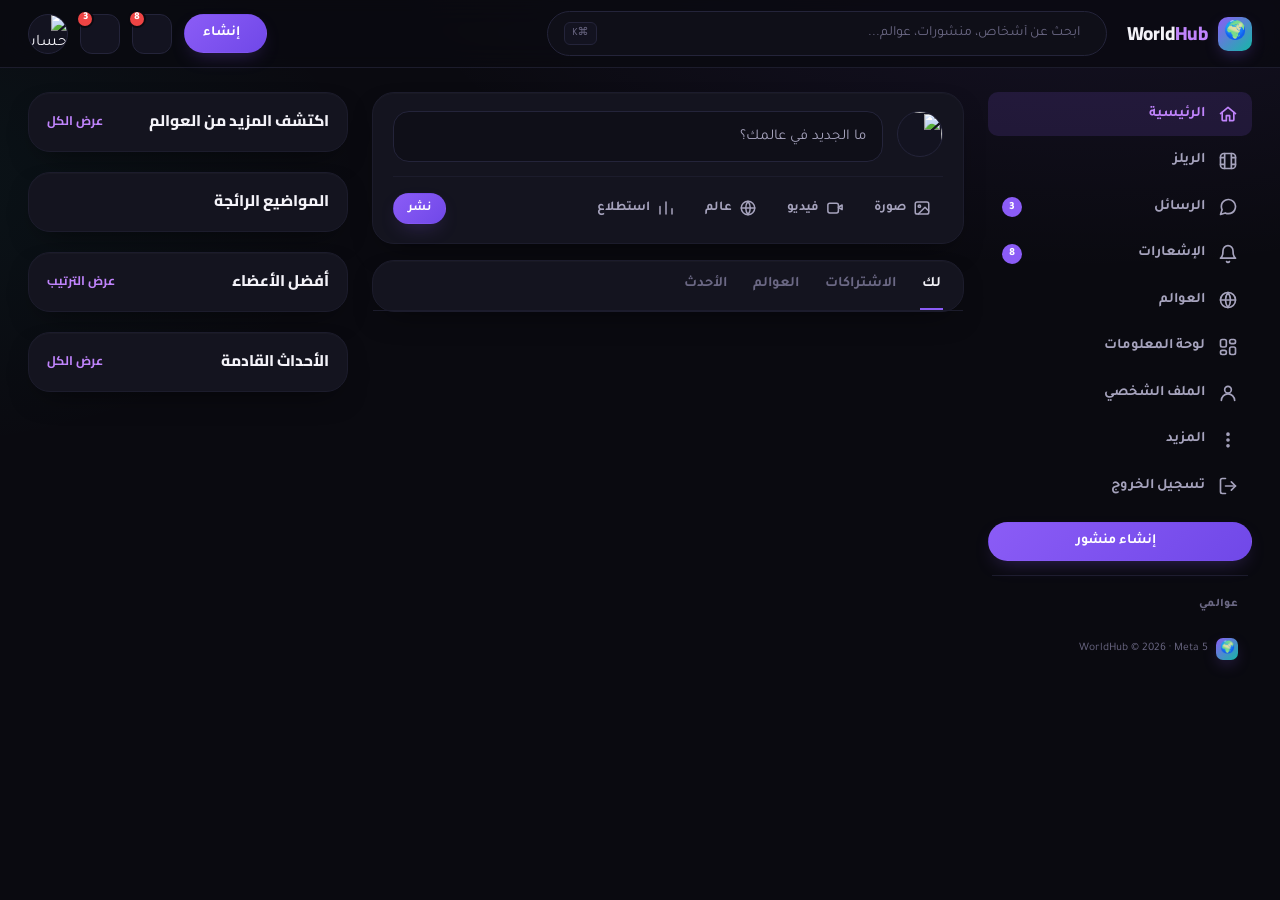
==== commit f55e1196: "Add files via upload" ====
--- a/index.html
+++ b/index.html
@@ -1,7 +1,6 @@
 <!DOCTYPE html>
 <html lang="ar" dir="rtl">
 <head>
-<style>html{visibility:hidden}</style>
 <meta charset="UTF-8">
 <meta name="viewport" content="width=device-width, initial-scale=1.0">
 <title>WorldHub — الرئيسية</title>
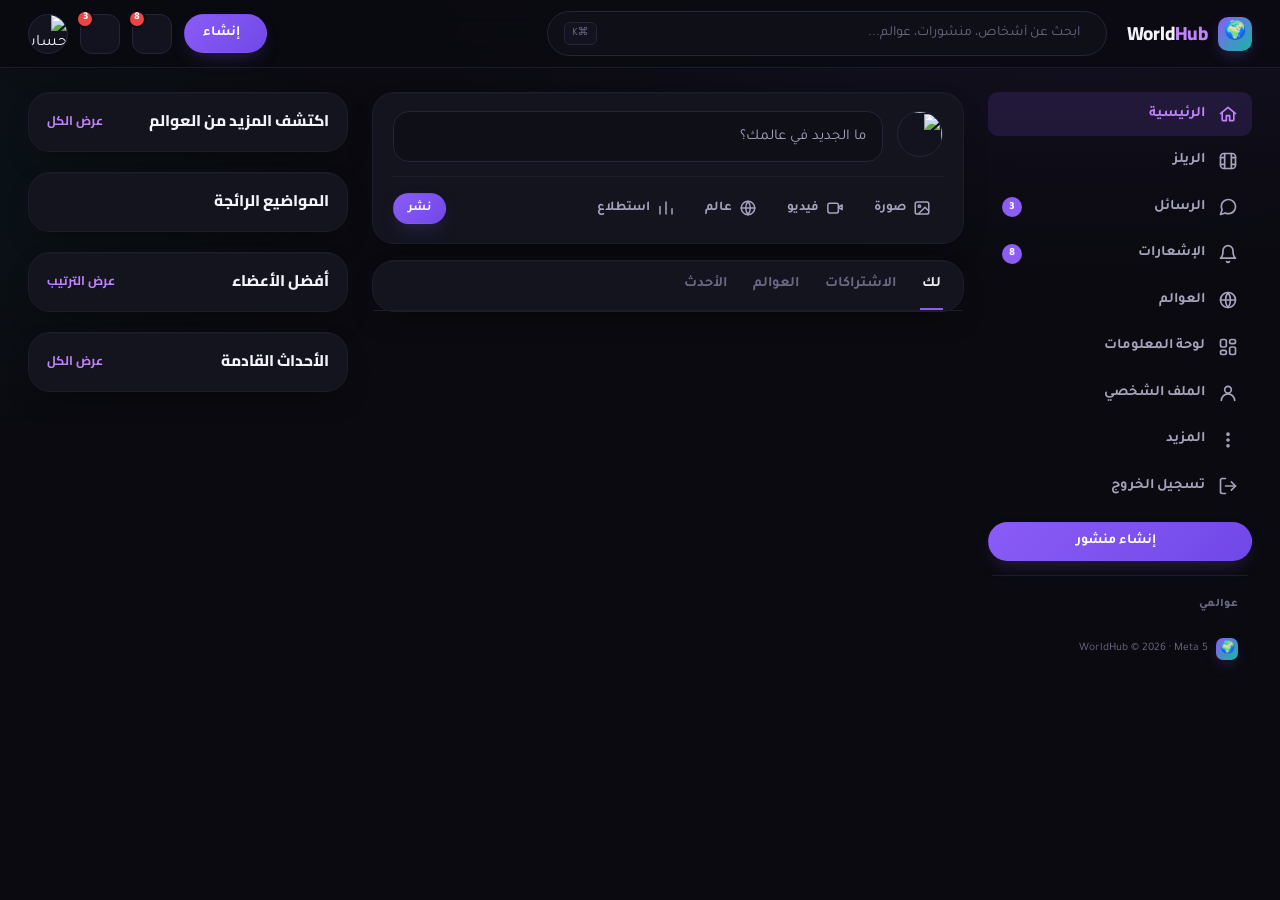
==== commit ca6fbd3f: "Add files via upload" ====
--- a/index.html
+++ b/index.html
@@ -153,7 +153,6 @@
 
 <script src="https://cdn.jsdelivr.net/npm/@supabase/supabase-js@2/dist/umd/supabase.min.js"></script>
 <script src="supabase.js"></script>
-<script src="auth-guard.js"></script>
 <script src="app.js"></script>
 <script>
   // ---- inject icons ----
